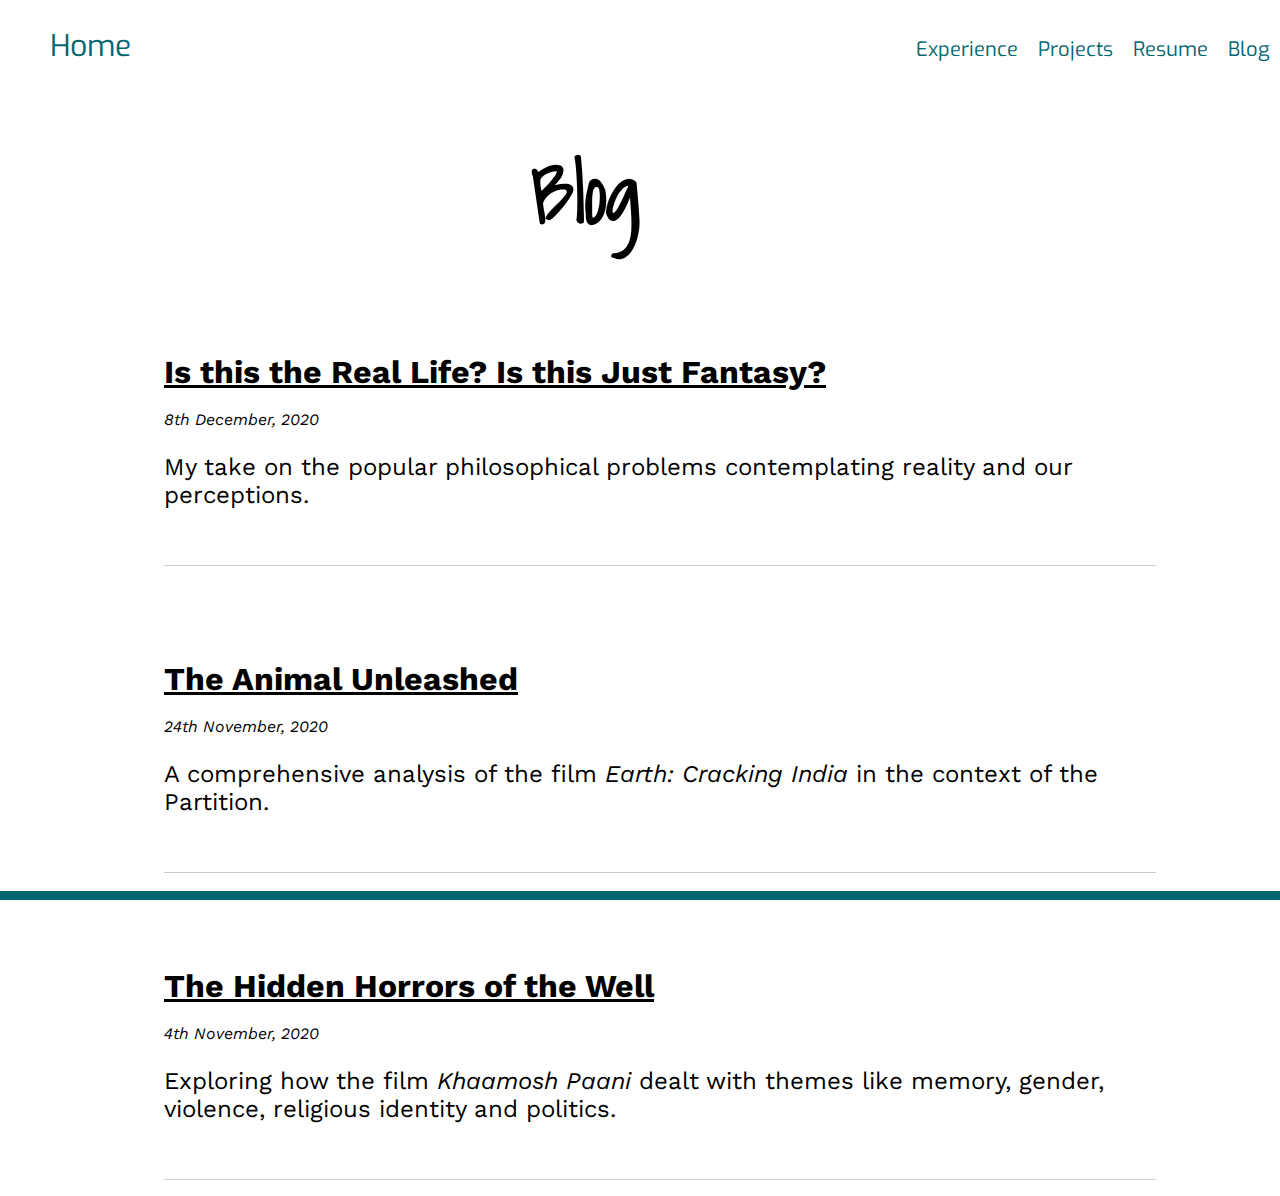
==== html/blog.html @ 406d1a78 "uploading all files" ====
<!DOCTYPE html>
<html lang="en" dir="ltr">
  <head>
    <meta charset="utf-8">
    <meta name="viewport" content="width=device-width, initial-scale=1">
    <title>Tanvi Karandikar</title>
    <link rel="shortcut icon" href="../static/fav.ico" />
    <link rel="stylesheet" type="text/css" href="../css/main.css" />
    <link href="https://fonts.googleapis.com/css?family=Exo|Acme|Kalam|Shadows+Into+Light|Work+Sans" rel="stylesheet">
  </head>

  <body>

    <nav id="navbarr" class="exo">
      <ul>
        <li><a class="active" href="../index.html" id="hov4">Home</a></li>
        <li><a href="../html/blog.html" id="hov3">Blog</a></li>
        <li><a href="../static/Tanvi_Karandikar_Resume.pdf" id="hov2">Resume</a></li>
        <li><a href="../html/projects.html" id="hov1">Projects</a></li>
        <li><a href="../html/experience.html" id="hov5">Experience</a></li>
      </ul>
    </nav>

    <h1 class="big write center">Blog</h1>

    <ul class = "work bloglist">
        <!-- <li></li> -->
        <li>
          <a href ="blogs/8-dec-2020.html" style = "font-size: 200%;"><b>Is this the Real Life? Is this Just Fantasy?</b></a> <br><br>
          <i>8th December, 2020</i>
          <p style = "font-size: 150%;">My take on the popular philosophical problems contemplating reality and our perceptions.</p>
        </li>
        <li>
            <a href ="blogs/24-nov-2020.html" style = "font-size: 200%;"><b>The Animal Unleashed</b></a><br><br> 
            <i>24th November, 2020</i>
            <p style = "font-size: 150%;">A comprehensive analysis of the film <i>Earth: Cracking India</i> in the context of the Partition. </p>
        </li>
        <li>
            <a href ="blogs/4-nov-2020.html" style = "font-size: 200%;"><b>The Hidden Horrors of the Well</b></a> <br><br> 
            <i>4th November, 2020</i>
            <p style = "font-size: 150%;">Exploring how the film <i>Khaamosh Paani</i> dealt with themes like memory, gender, violence, religious identity and politics. </p>
        </li>
        
        
    </ul>

    <div class="bottom"></div>
 </body>


<script type = "text/javascript" src = "../js/main.js" ></script>
<script type = "text/javascript" src = "../js/hover.js"></script>
<script type = "text/javascript" src = "../js/likes.js" ></script>
</html>
---- css/main.css ----
html{
  scroll-behavior: smooth;
}

body{
    /* background-image: url(../static/bgimg.jpg); */
    background-attachment:fixed;
    margin:0;
    color:black;
}

p{
  font-size: 30px;
}


.big {
    font-size: 500%;
    margin-bottom: 0px;
}
/* Style the navbarr */
#navbarr {
  overflow: hidden;
  /* background-color: #026670; */
  z-index: 5;
  color: black;
}

/* navbarr links */
#navbarr a {
  display: block;
  color: #026670;
  text-align: center;
  padding: 0px;
  text-decoration: none;
}

@media only screen and (max-width: 870px) {
  .hide {
    display: none;
  }
}

nav ul li:first-child {
  float: left;
  padding:0px;
  font-size: 30px;
  margin:10px;
}

nav ul li {
  list-style:none;
  margin:20px 10px 10px 10px;
  float: right;
  font-size: 20px;
}

#filler{
  height:200px;
}

/* Page content */
.content {
  padding: 16px;
}

/* The sticky class is added to the navbarr with JS when it reaches its scroll position */
.sticky {
  position: sticky;
  top: 0;
  width: 100%;
}

/* Add some top padding to the page content to prevent sudden quick movement (as the navigation bar gets a new position at the top of the page (position:fixed and top:0) */
.sticky + .content {
  padding-top: 60px;
}


/* Container holding the image and the text */
.container {
  position: relative;
  text-align: center;
  color: white;
  z-index: 0;
}

#centered {
  position: absolute;
  top: 50%;
  left: 50%;
  transform: translate(-50%, -50%);
  z-index: 1;
  font-size: 80px
}

.bottom{
    background-color: #026670;
    color:  #026670;
    /* height: 20px; */
    position: fixed;
    bottom: 0;
    width:100%;
    height:1%;
    /* padding: 10% */
}


.button1 {
  font-family: 'Acme', sans-serif;
  background-color: #fce181;
  border: none;
  color: black;
  padding: 10px;
  text-align: center;
  text-decoration: none;
  display: inline-block;
  font-size: 20px;
  margin: 4px 2px;
  cursor: pointer;
  border-radius: 12px;
}

.div1{
  padding: 0% 5% 0% 5%

}

.category {
    text-align:center;
}


.logo {
  margin:15px;
  display:inline-block;
  height:30px
}

h3{
  text-align: center;
  font-size: 50px;
}
table {
  width: 80%;
  font-family: 'Exo', sans-serif;
  padding: 1%;
  /* margin:20%; */
}

.hov{
  color: "#026670";
}

.kalam{
  font-family: 'Kalam', cursive;
}

.write{
    font-family: 'Shadows Into Light', cursive;
}

.work{
    font-family: 'Work Sans', sans-serif;
}

.exo{
  font-family: 'Exo', sans-serif;
}

#form1{
  font-size: 30px;
  display: inline-block;
  float: left;
}

#pics {
  display: inline-block;
  float: right;
}

#pics1{
  height: auto;
  width: 45vw;
}

.center {
  display: block;
  margin-left: auto;
  margin-right: auto;
  width: 17%;
  height: auto;
  /* margin-top: 5%; */
}

.card {
  box-shadow: 0 4px 8px 0 rgba(0,0,0,0.2);
  transition: 0.3s;
  width: 40%;
  padding: 2%;
  /* margin: 10%; */
  display:grid;
}


.card > img{
  width: 50%;
  height: auto;
}
.card:hover {
  box-shadow: 0 8px 16px 0 rgba(0,0,0,0.2);
}

.container {
  padding: 2px 16px;
}
a, a:visited, a:hover, a:active {
  color: inherit;
}

ul.techstack li {
  display:inline;
  color:#026670;
  background-color: #ece1cf;
}

.cardgrid{
  display:grid;
  grid-template-columns: 50% 50%;
  align-items: center;
  align-content: center;
  align:center;
}
.bloglist{
  list-style: none;
}
.bloglist > li{
  margin: 5% 10% 0% 10%;
  border-bottom: 1px solid #ccc;
  padding-bottom: 2rem;
  padding-top: 2rem;
}

.blogcontent{
  margin: 5% 20%;
}


/* Create two unequal columns that floats next to each other */
.column {
  float: left;
  padding: 10px;
  /* height: 300px; Should be removed. Only for demonstration */
}

.leftt {
  width: 50%;
  align-items: right;
  padding-right: 2%;
}

.rightt {
  width: 40%;
}

/* Clear floats after the columns */
.row:after {
  content: "";
  display: table;
  clear: both;
}
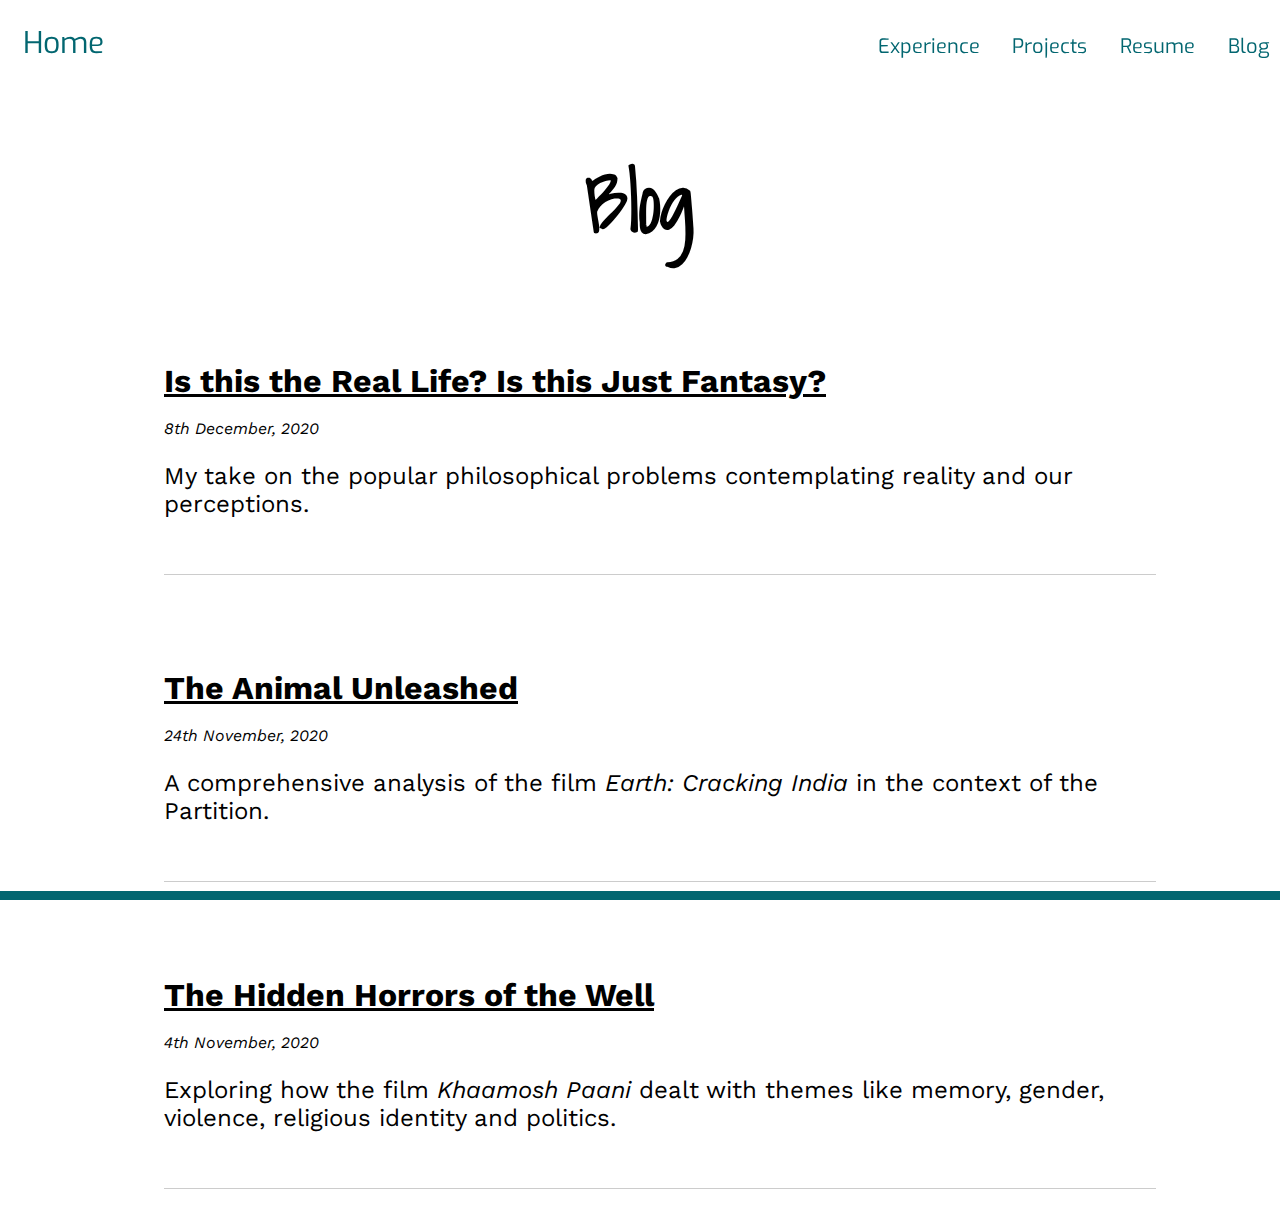
==== commit 9f16d6cf: "responsiveness for mobile" ====
--- a/html/blog.html
+++ b/html/blog.html
@@ -7,19 +7,19 @@
     <link rel="shortcut icon" href="../static/fav.ico" />
     <link rel="stylesheet" type="text/css" href="../css/main.css" />
     <link href="https://fonts.googleapis.com/css?family=Exo|Acme|Kalam|Shadows+Into+Light|Work+Sans" rel="stylesheet">
+    <link rel="stylesheet" href="https://cdnjs.cloudflare.com/ajax/libs/font-awesome/4.7.0/css/font-awesome.min.css">
   </head>
 
   <body>
 
-    <nav id="navbarr" class="exo">
-      <ul>
-        <li><a class="active" href="../index.html" id="hov4">Home</a></li>
-        <li><a href="../html/blog.html" id="hov3">Blog</a></li>
-        <li><a href="../static/Tanvi_Karandikar_Resume.pdf" id="hov2">Resume</a></li>
-        <li><a href="../html/projects.html" id="hov1">Projects</a></li>
-        <li><a href="../html/experience.html" id="hov5">Experience</a></li>
-      </ul>
-    </nav>
+    <div class ="topnav exo navbarr sticky" id="myTopnav">
+      <a class="active first-child" href="../index.html" id="hov4">Home</a>
+      <a class="next-child" href="../html/blog.html" id="hov3">Blog</a>
+      <a class="next-child" href="../static/Tanvi_Karandikar_Resume.pdf" id="hov2">Resume</a>
+      <a class="next-child" href="../html/projects.html" id="hov1">Projects</a>
+      <a class="next-child" href="../html/experience.html" id="hov5">Experience</a>
+      <a class="icon" href="javascript:void(0);"  onclick="myNavFunction()"><i class="fa fa-bars"></i></a>
+    </div>  
 
     <h1 class="big write center">Blog</h1>
 
--- a/css/main.css
+++ b/css/main.css
@@ -13,42 +13,53 @@
   font-size: 30px;
 }
 
-
 .big {
     font-size: 500%;
     margin-bottom: 0px;
-}
+    text-align: center;
+}
+
+@media only screen and (max-width: 600px) {
+  .big {
+    padding: 0%;
+    font-size: 350%;
+  }
+}
+
 /* Style the navbarr */
-#navbarr {
-  overflow: hidden;
+.navbarr {
+  /* overflow: hidden; */
   /* background-color: #026670; */
   z-index: 5;
-  color: black;
+  color:#026670;
+  /* padding-right:1%; */
+  /* width: 100%; */
 }
 
 /* navbarr links */
-#navbarr a {
+.navbarr > a {
   display: block;
   color: #026670;
   text-align: center;
   padding: 0px;
   text-decoration: none;
-}
-
-@media only screen and (max-width: 870px) {
+  padding: 1% 0 1% 1%;
+}
+
+@media only screen and (max-width: 600px) {
   .hide {
     display: none;
   }
 }
 
-nav ul li:first-child {
+.first-child {
   float: left;
   padding:0px;
   font-size: 30px;
   margin:10px;
 }
 
-nav ul li {
+.next-child {
   list-style:none;
   margin:20px 10px 10px 10px;
   float: right;
@@ -69,6 +80,13 @@
   position: sticky;
   top: 0;
   width: 100%;
+}
+
+/* Remove stickiness */
+@media only screen and (max-width: 600px) {
+  .sticky {
+    position: initial;
+  }
 }
 
 /* Add some top padding to the page content to prevent sudden quick movement (as the navigation bar gets a new position at the top of the page (position:fixed and top:0) */
@@ -203,6 +221,13 @@
 }
 
 
+@media only screen and (max-width: 600px) {
+  .card {
+    width: 80%;
+  }
+}
+
+
 .card > img{
   width: 50%;
   height: auto;
@@ -246,6 +271,17 @@
 }
 
 
+@media only screen and (max-width: 600px) {
+  .blogcontent{
+    margin: 5% 5%;
+  }
+  p{
+    font-size: 20px;
+  }
+  .bloglist > li{
+    margin: 5% 9% 5% 2%;
+  }
+}
 /* Create two unequal columns that floats next to each other */
 .column {
   float: left;
@@ -253,6 +289,9 @@
   /* height: 300px; Should be removed. Only for demonstration */
 }
 
+.column > img {
+  float: right;
+}
 .leftt {
   width: 50%;
   align-items: right;
@@ -263,9 +302,84 @@
   width: 40%;
 }
 
+@media screen and (max-width: 600px) {
+  .column > img{
+    height: 180px !important;
+    width: auto !important;
+    float: left;
+    margin-left: 10%;
+    padding-left: 5%;
+  }
+  .leftt {
+    /* width: 100%; */
+    align-items: right;
+    padding-right: 10%;
+    padding-bottom: 0;
+    margin-top: 0;
+  }
+  .rightt {
+    width: 80%;
+    padding: 2% 10% 2% 10%;
+    margin-bottom: 20%;
+  }
+  .column > h1 {
+    margin-top: 0;
+  }
+
+  text{
+    font-size: 20px !important;
+  }
+}
 /* Clear floats after the columns */
 .row:after {
   content: "";
   display: table;
   clear: both;
-} +} 
+
+.topnav {
+  overflow: hidden;
+}
+
+
+.topnav .icon {
+  display: none;
+}
+
+@media screen and (max-width: 600px) {
+  .topnav a:not(:first-child) {display: none;}
+  .topnav a.icon {
+    float: right;
+    display: block;
+    padding: 5%;
+  }
+}
+
+@media screen and (max-width: 600px) {
+  .topnav.navresponsive {position: relative;}
+  .topnav.navresponsive .icon {
+    position: absolute;
+    right: 0;
+    top: 0;
+  }
+  .topnav.navresponsive a {
+    float: none;
+    display: block;
+    text-align: left;
+    color: #026670;
+  }
+}
+
+.mainimg{
+  display: block;
+  margin-left: auto;
+  margin-right: auto;
+  width: 17%;
+  height: auto;
+}
+
+@media only screen and (max-width: 600px) {
+  .mainimg {
+    width: 60%;
+  }
+}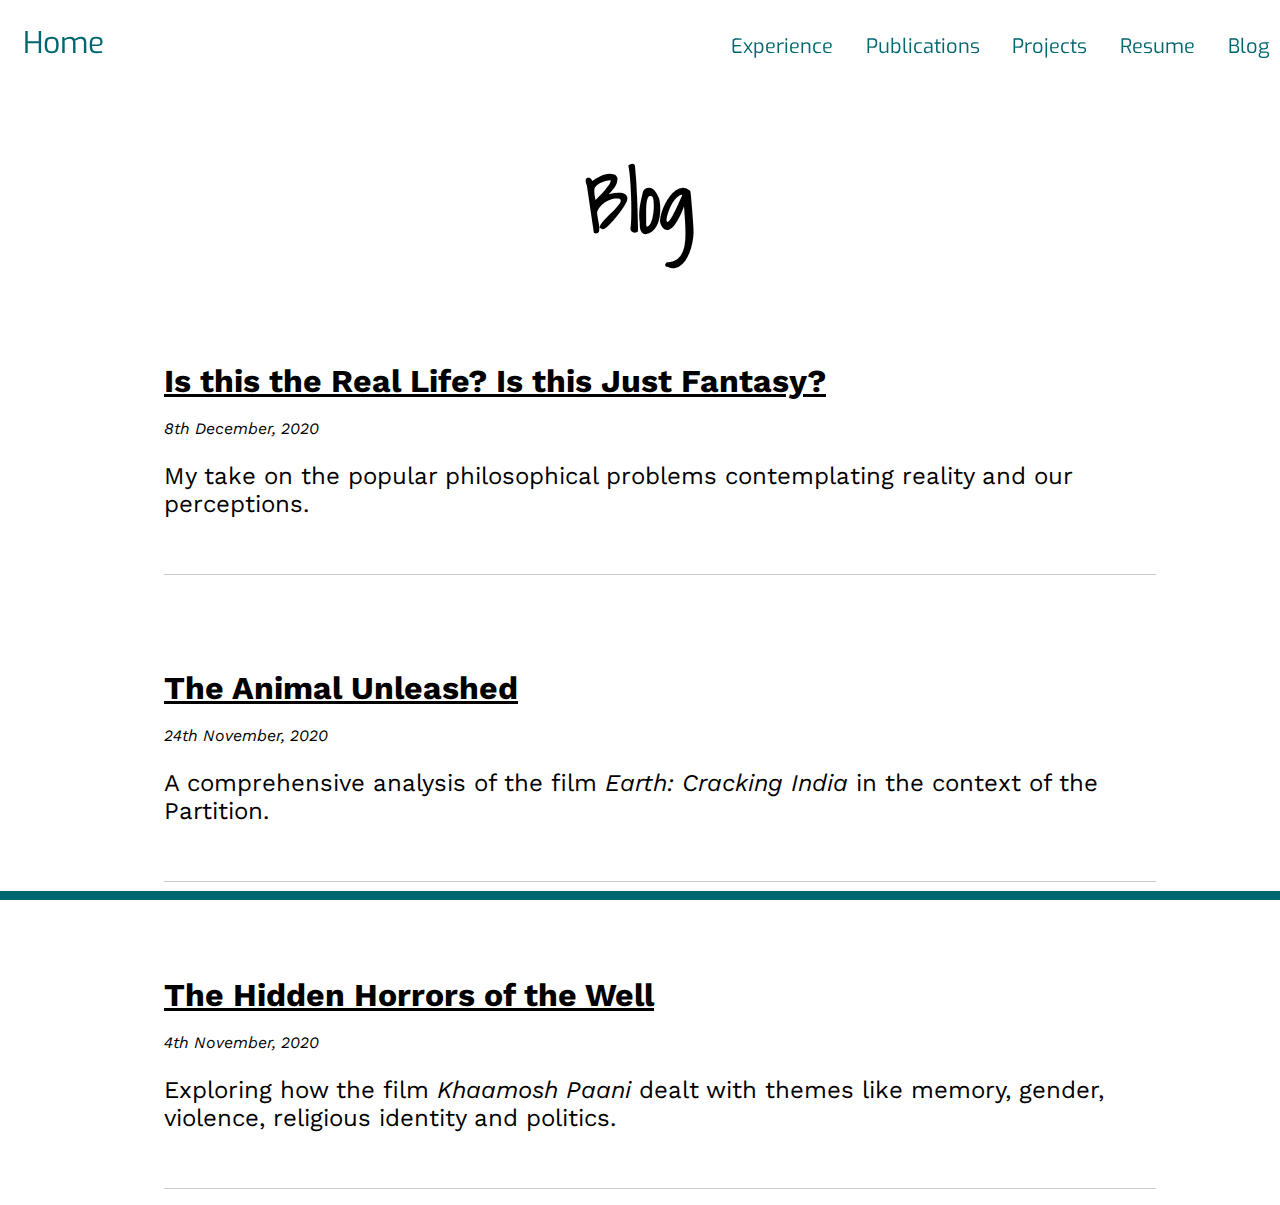
==== commit e30983bc: "update" ====
--- a/html/blog.html
+++ b/html/blog.html
@@ -17,6 +17,7 @@
       <a class="next-child" href="../html/blog.html" id="hov3">Blog</a>
       <a class="next-child" href="../static/Tanvi_Karandikar_Resume.pdf" id="hov2">Resume</a>
       <a class="next-child" href="../html/projects.html" id="hov1">Projects</a>
+      <a class="next-child" href="../html/publications.html" id="hov5">Publications</a>
       <a class="next-child" href="../html/experience.html" id="hov5">Experience</a>
       <a class="icon" href="javascript:void(0);"  onclick="myNavFunction()"><i class="fa fa-bars"></i></a>
     </div>  
--- a/css/main.css
+++ b/css/main.css
@@ -126,14 +126,15 @@
 
 .button1 {
   font-family: 'Acme', sans-serif;
-  background-color: #fce181;
+  /* background-color: #026670; */
   border: none;
   color: black;
-  padding: 10px;
+  /* padding: 10px; */
   text-align: center;
-  text-decoration: none;
+  /* text-decoration: none; */
   display: inline-block;
   font-size: 20px;
+  color: #026670;
   margin: 4px 2px;
   cursor: pointer;
   border-radius: 12px;
@@ -376,6 +377,7 @@
   margin-right: auto;
   width: 17%;
   height: auto;
+  margin-top: 5%;
 }
 
 @media only screen and (max-width: 600px) {
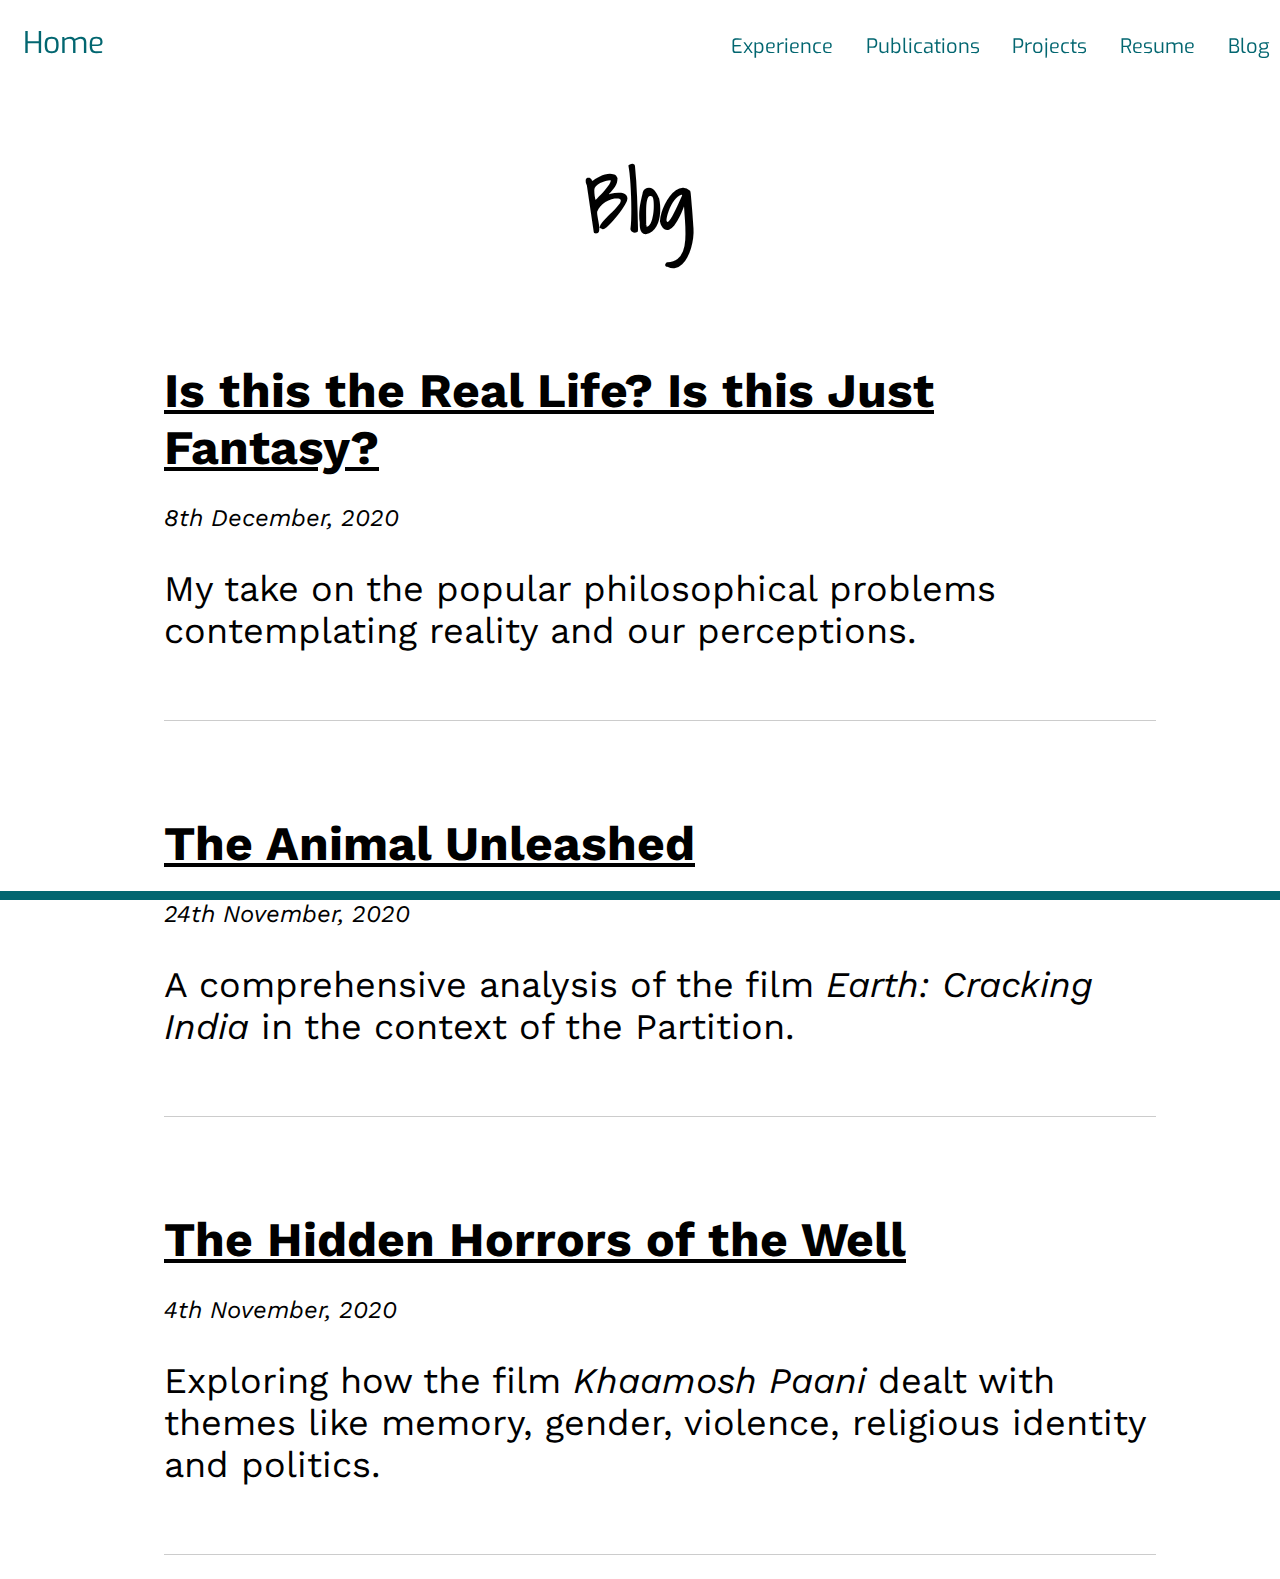
==== commit 0e68ee47: "updates" ====
--- a/html/blog.html
+++ b/html/blog.html
@@ -26,6 +26,7 @@
 
     <ul class = "work bloglist">
         <!-- <li></li> -->
+        
         <li>
           <a href ="blogs/8-dec-2020.html" style = "font-size: 200%;"><b>Is this the Real Life? Is this Just Fantasy?</b></a> <br><br>
           <i>8th December, 2020</i>
--- a/css/main.css
+++ b/css/main.css
@@ -133,7 +133,7 @@
   text-align: center;
   /* text-decoration: none; */
   display: inline-block;
-  font-size: 20px;
+  font-size: 25px;
   color: #026670;
   margin: 4px 2px;
   cursor: pointer;
@@ -152,8 +152,8 @@
 
 .logo {
   margin:15px;
-  display:inline-block;
-  height:30px
+  /* display:inline-block; */
+  height:50px
 }
 
 h3{
@@ -181,6 +181,7 @@
 
 .work{
     font-family: 'Work Sans', sans-serif;
+    font-size: 150%;
 }
 
 .exo{
@@ -215,7 +216,7 @@
 .card {
   box-shadow: 0 4px 8px 0 rgba(0,0,0,0.2);
   transition: 0.3s;
-  width: 40%;
+  width: 80%;
   padding: 2%;
   /* margin: 10%; */
   display:grid;
@@ -294,7 +295,7 @@
   float: right;
 }
 .leftt {
-  width: 50%;
+  width: 40%;
   align-items: right;
   padding-right: 2%;
 }
@@ -302,6 +303,21 @@
 .rightt {
   width: 40%;
 }
+
+.float-container {
+}
+
+.float-child {
+  width: 45%;
+  float: left;
+  padding: 1%;
+} 
+
+.float-child1   {
+  width: 45%;
+  float: right;
+  padding: 1%;
+} 
 
 @media screen and (max-width: 600px) {
   .column > img{
@@ -375,7 +391,7 @@
   display: block;
   margin-left: auto;
   margin-right: auto;
-  width: 17%;
+  /* width: 17%; */
   height: auto;
   margin-top: 5%;
 }
